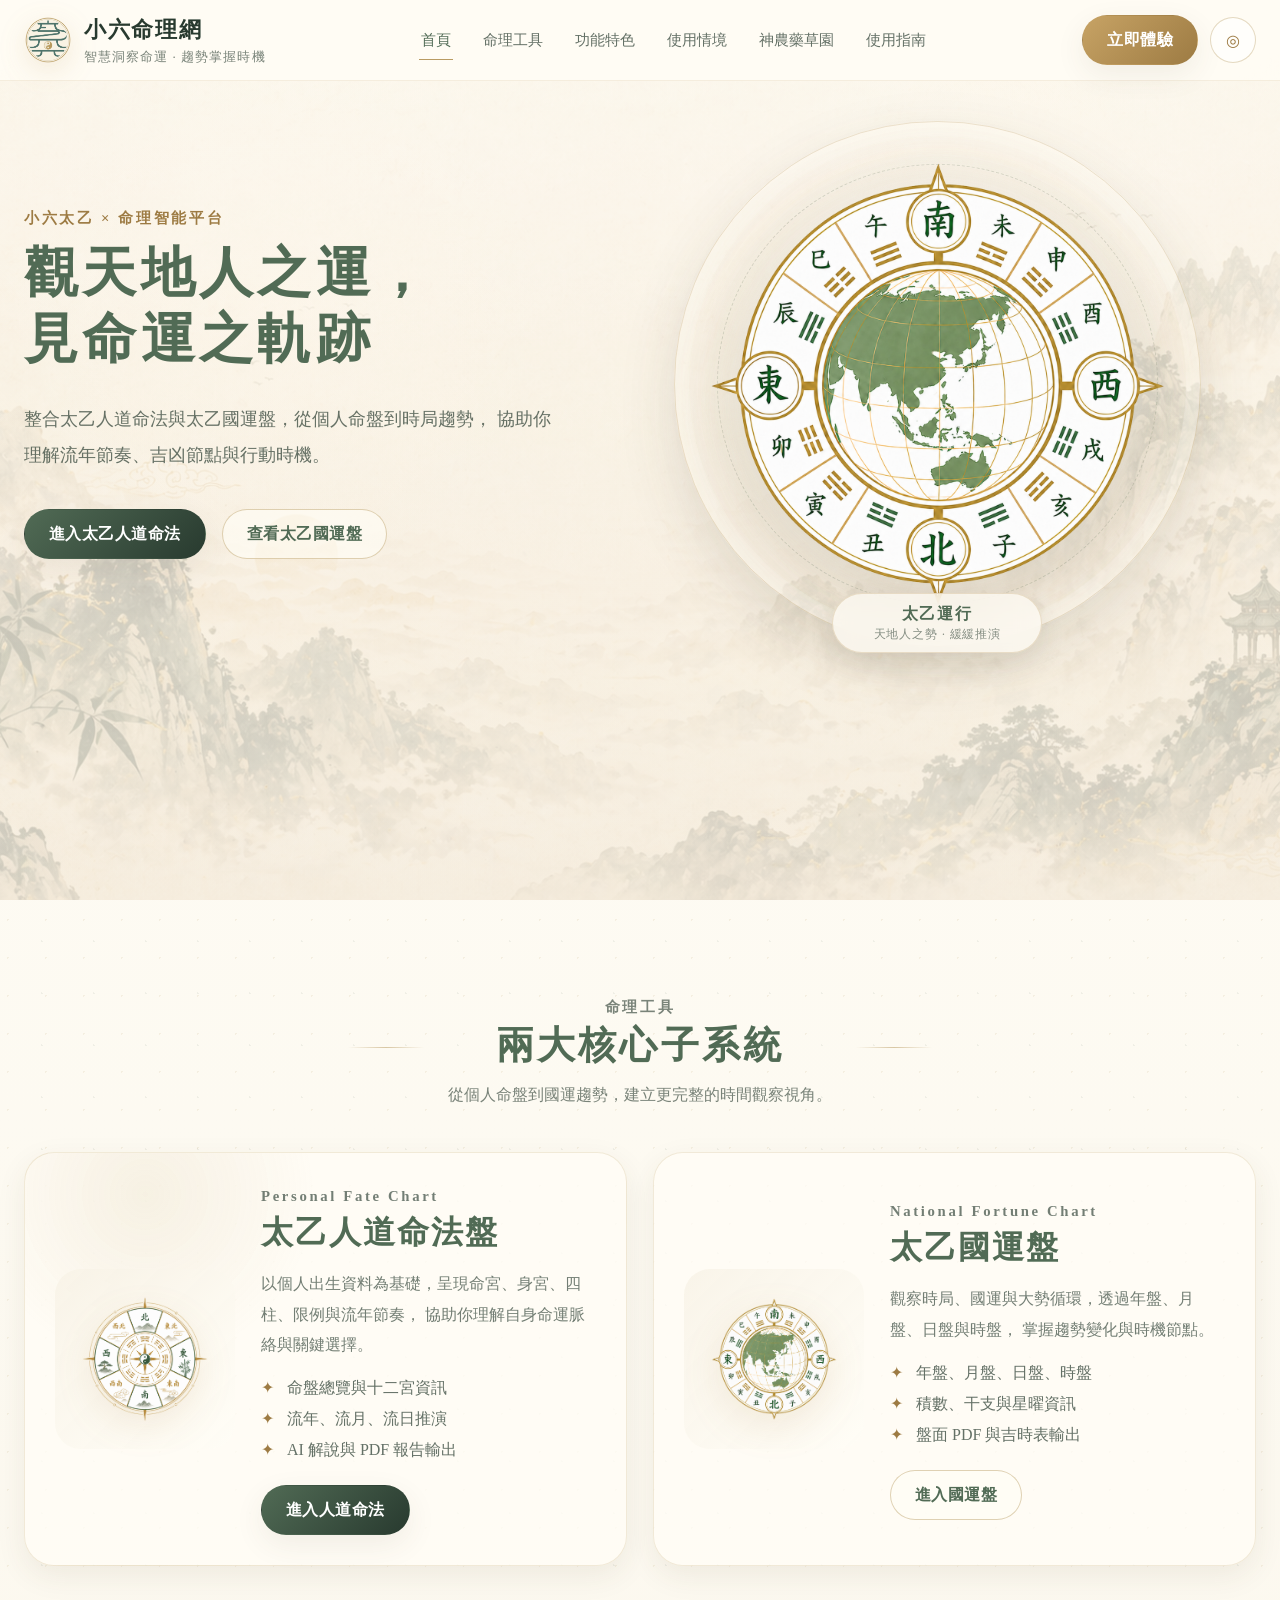
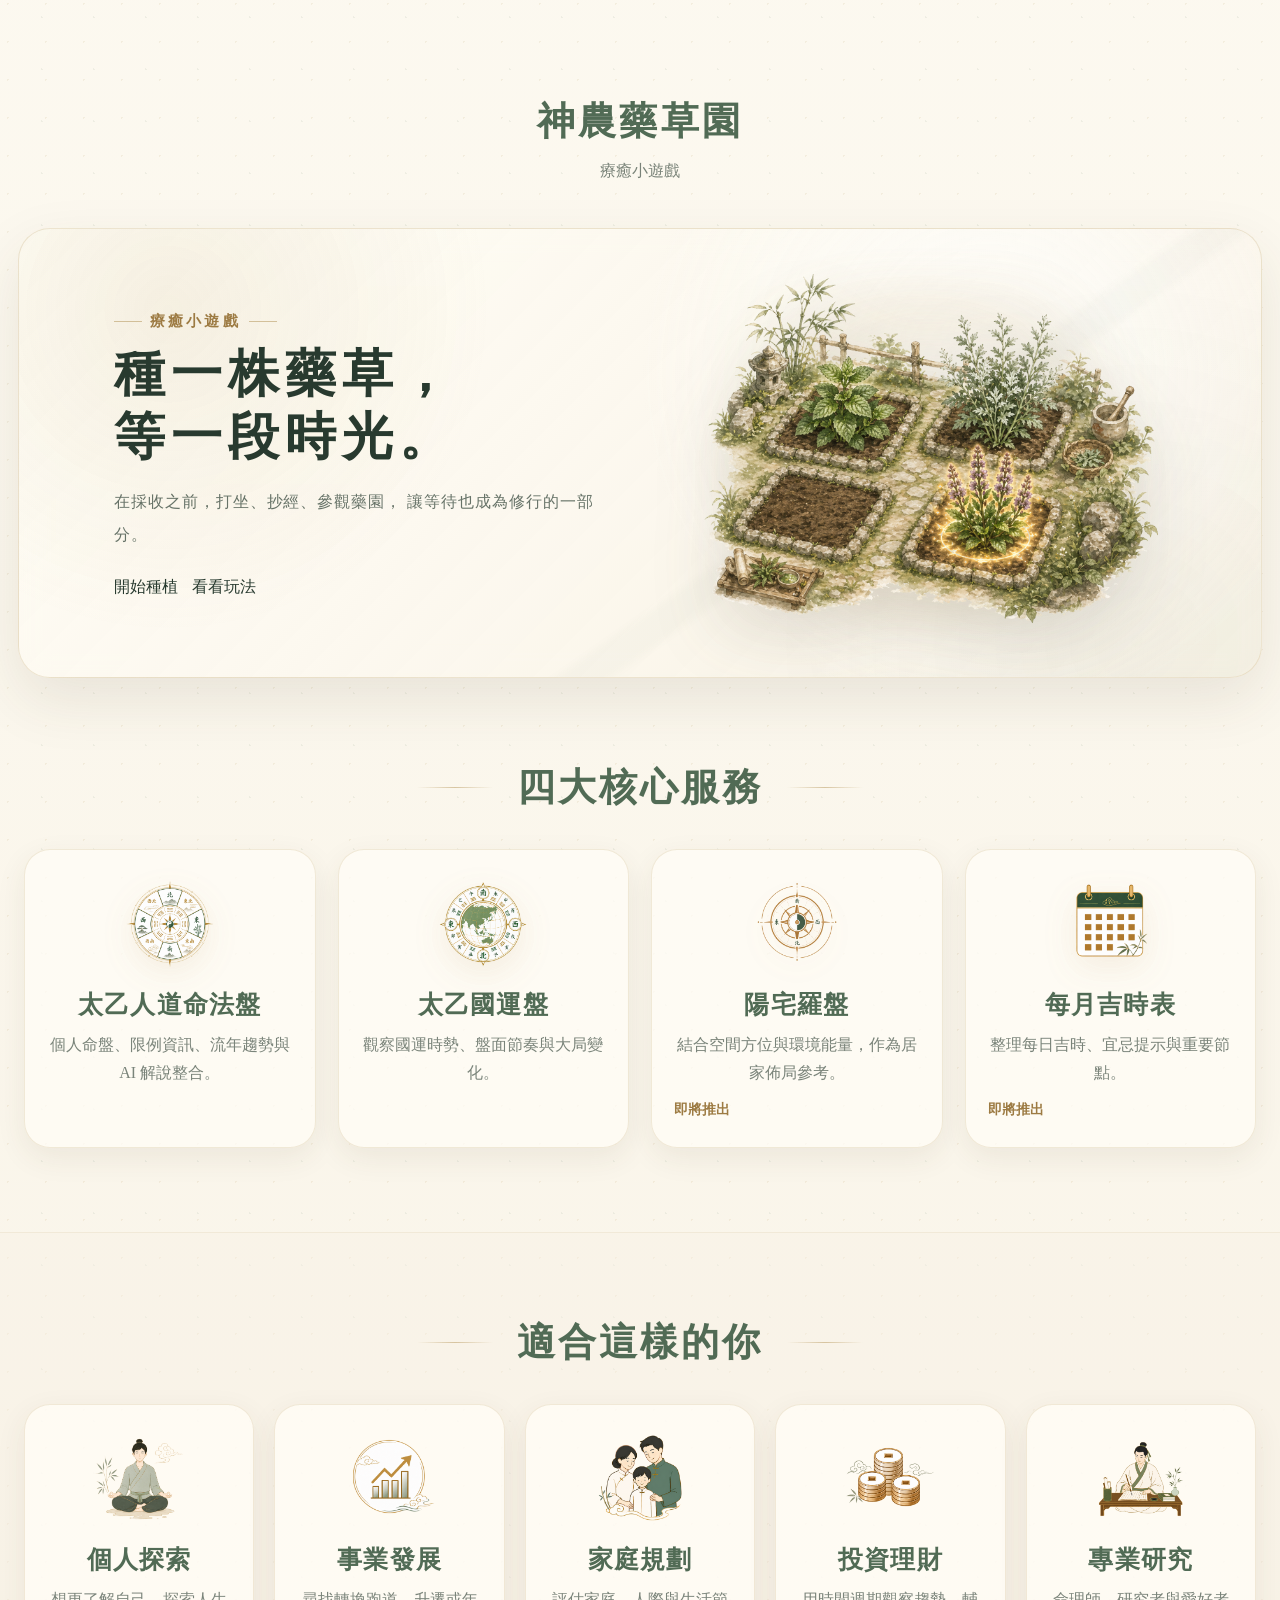
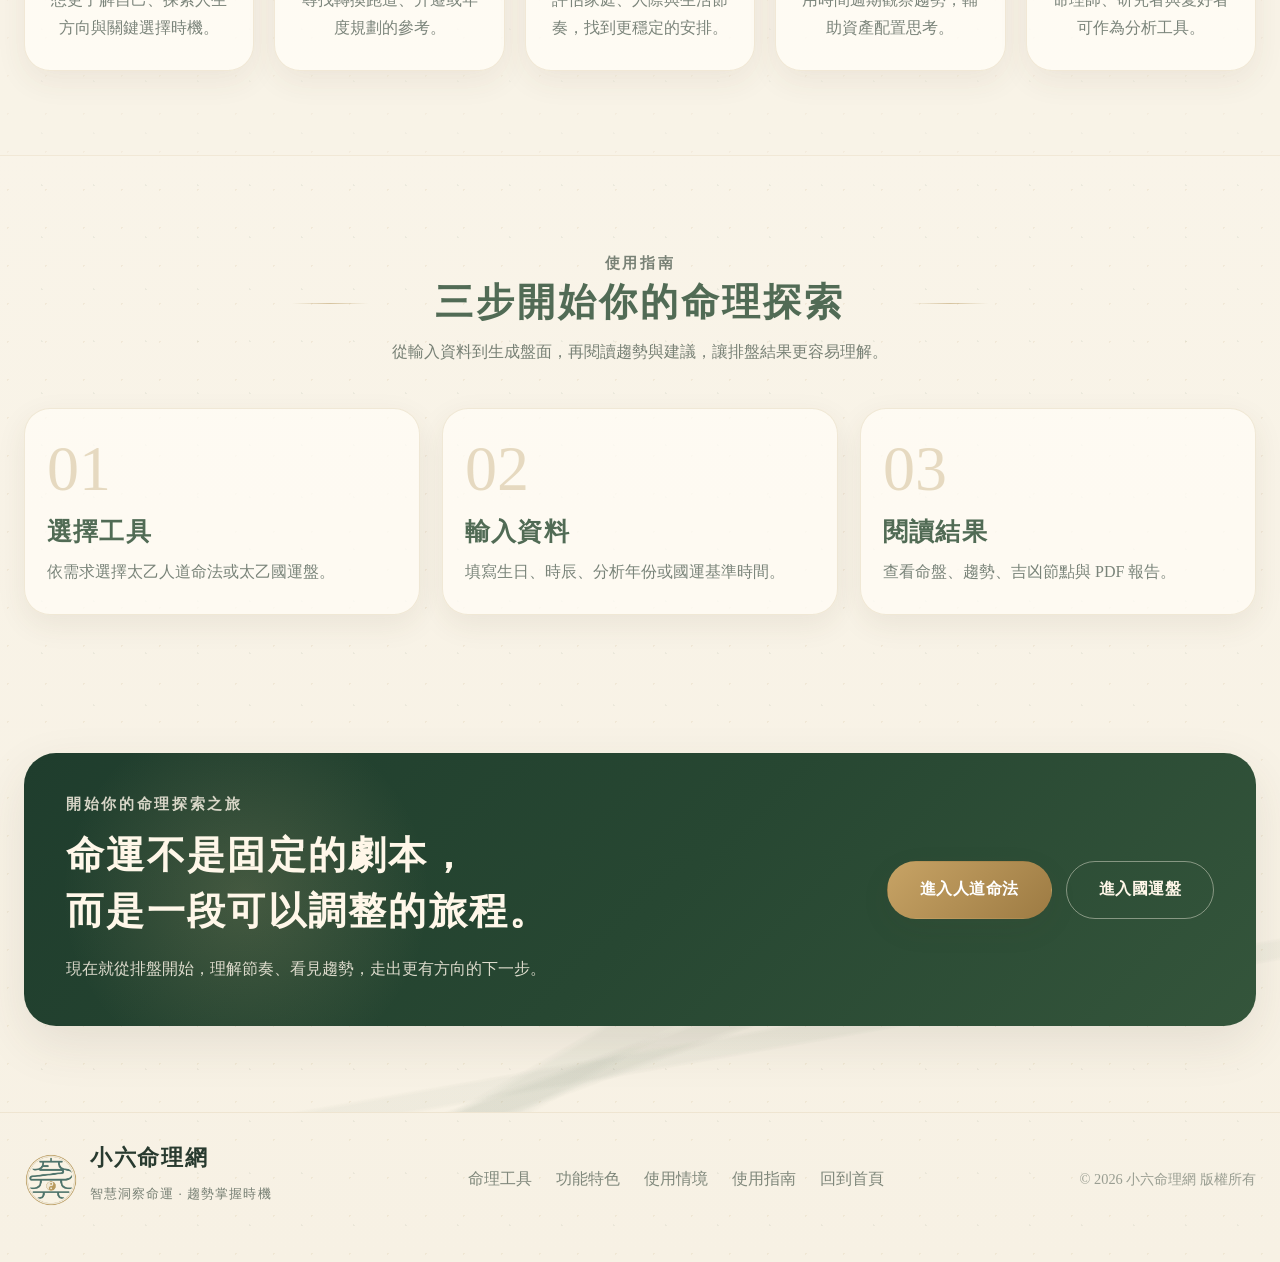
==== index.html @ 14d38e7b "新增「小六命理網」" ====
<!DOCTYPE html>
<html lang="zh-Hant">
<head>
  <meta charset="UTF-8" />
  <meta name="viewport" content="width=device-width, initial-scale=1.0" />

  <title>小六命理網｜觀天地人之運，見命運之軌跡</title>
  <meta name="description" content="小六命理網整合太乙人道命法與太乙國運盤，協助你理解個人命運、流年節奏、國運趨勢與行動時機。" />

  <link rel="stylesheet" href="home_style.css" />
</head>

<body class="paper-grain">
  <header class="site-header">
    <div class="container header-inner">
      <a href="index.html" class="brand" aria-label="小六命理網首頁">
        <img class="brand-logo" src="assets/icons/01_brand_emblem_logo.png" alt="小六命理網 Logo" />
        <span class="brand-text">
          <strong>小六命理網</strong>
          <small>智慧洞察命運 · 趨勢掌握時機</small>
        </span>
      </a>

      <nav class="main-nav" aria-label="主選單">
        <a class="active" href="#top">首頁</a>
        <a href="#systems">命理工具</a>
        <a href="#features">功能特色</a>
        <a href="#audience">使用情境</a>
        <a href="shennong_herb_garden.html">神農藥草園</a>
        <a href="#guide">使用指南</a>
      </nav>

      <div class="header-actions">
        <a class="btn btn-gold" href="#systems">立即體驗</a>
        <a class="avatar-btn" href="#top" aria-label="會員中心">◎</a>
      </div>
    </div>
  </header>

  <main>
    <section id="top" class="hero-section">
      <div class="ink-mountain hero-mountain" aria-hidden="true"></div>

      <div class="container hero-grid">
        <div class="hero-copy">

          <p class="eyebrow">小六太乙 × 命理智能平台</p>
          <h1>觀天地人之運，<br />見命運之軌跡</h1>
          <p class="hero-desc">
            整合太乙人道命法與太乙國運盤，從個人命盤到時局趨勢，
            協助你理解流年節奏、吉凶節點與行動時機。
          </p>

          <div class="hero-actions">
            <a class="btn btn-green" href="index.html">進入太乙人道命法</a>
            <a class="btn btn-outline" href="taiyi-national/tn_index.html">查看太乙國運盤</a>
          </div>
        </div>

        <div class="hero-plate-showcase" aria-label="太乙盤動態展示">
          <div class="hero-plate-orbit" aria-hidden="true"></div>
          <div class="hero-plate-glow" aria-hidden="true"></div>
          <!-- 日後只要替換 assets/hero-taiyi-plate.png 這張圖，就能換成新的精美圓盤 -->
          <img
            id="heroTaiyiPlate"
            class="hero-rotating-plate"
            src="assets/hero-taiyi-plate.png"
            alt="太乙盤動態展示"
          />
          <div class="hero-plate-caption">
            <span>太乙運行</span>
            <small>天地人之勢 · 緩緩推演</small>
          </div>
        </div>
      </div>
    </section>

    <section id="systems" class="section systems-section">
      <div class="container">
        <div class="section-heading">
          <span class="line"></span>
          <div>
            <p class="section-eyebrow">命理工具</p>
            <h2>兩大核心子系統</h2>
            <p>從個人命盤到國運趨勢，建立更完整的時間觀察視角。</p>
          </div>
          <span class="line"></span>
        </div>

        <div class="system-grid">
          <article class="system-card primary-card">
            <div class="system-visual">
              <img src="assets/icons/02_taiyi_human_fate_chart.png" alt="太乙人道命法盤圖示" />
            </div>
            <div class="system-content">
              <p class="eyebrow">Personal Fate Chart</p>
              <h3>太乙人道命法盤</h3>
              <p>
                以個人出生資料為基礎，呈現命宮、身宮、四柱、限例與流年節奏，
                協助你理解自身命運脈絡與關鍵選擇。
              </p>
              <ul>
                <li>命盤總覽與十二宮資訊</li>
                <li>流年、流月、流日推演</li>
                <li>AI 解說與 PDF 報告輸出</li>
              </ul>
              <a class="btn btn-green" href="index.html">進入人道命法</a>
            </div>
          </article>

          <article class="system-card">
            <div class="system-visual">
              <img src="assets/icons/03_taiyi_national_fortune_chart.png" alt="太乙國運盤圖示" />
            </div>
            <div class="system-content">
              <p class="eyebrow">National Fortune Chart</p>
              <h3>太乙國運盤</h3>
              <p>
                觀察時局、國運與大勢循環，透過年盤、月盤、日盤與時盤，
                掌握趨勢變化與時機節點。
              </p>
              <ul>
                <li>年盤、月盤、日盤、時盤</li>
                <li>積數、干支與星曜資訊</li>
                <li>盤面 PDF 與吉時表輸出</li>
              </ul>
              <a class="btn btn-outline" href="taiyi-national/tn_index.html">進入國運盤</a>
            </div>
          </article>
        </div>
      </div>
    </section>

    <section class="healing-game-section" id="shennong-game">
      <div class="section-heading">
        <span></span>
        <div>
          <h2>神農藥草園</h2>
          <p>療癒小遊戲</p>
        </div>
        <span></span>
      </div>

      <div class="healing-game-card">
        <div class="healing-game-copy">
          <span class="game-eyebrow">療癒小遊戲</span>
          <h3>種一株藥草，<br>等一段時光。</h3>
          <p>
            在採收之前，打坐、抄經、參觀藥園，
            讓等待也成為修行的一部分。
          </p>
          <div class="healing-game-actions">
            <a class="btn-primary" href="shennong_herb_garden.html">開始種植</a>
            <a class="btn-secondary" href="shennong_herb_garden.html">看看玩法</a>
          </div>
        </div>

        <div class="healing-game-preview shennong-main-visual-preview" aria-label="神農藥草園主視覺">
          <div class="preview-glow" aria-hidden="true"></div>
          <img
            class="preview-main-illustration"
            src="assets/shennong/shennong-herb-garden-main-illustration.png"
            alt="神農藥草園主視覺插圖"
          />
        </div>
      </div>
    </section>


    <section id="features" class="section feature-section">
      <div class="container">
        <div class="section-heading compact">
          <span class="line"></span>
          <h2>四大核心服務</h2>
          <span class="line"></span>
        </div>

        <div class="feature-grid">
          <a class="feature-card" href="index.html">
            <img src="assets/icons/02_taiyi_human_fate_chart.png" alt="太乙人道命法盤圖示" />
            <h3>太乙人道命法盤</h3>
            <p>個人命盤、限例資訊、流年趨勢與 AI 解說整合。</p>
          </a>

          <a class="feature-card" href="taiyi-national/tn_index.html">
            <img src="assets/icons/03_taiyi_national_fortune_chart.png" alt="太乙國運盤圖示" />
            <h3>太乙國運盤</h3>
            <p>觀察國運時勢、盤面節奏與大局變化。</p>
          </a>

          <a class="feature-card disabled" href="#features">
            <img src="assets/icons/04_yangzhai_luopan_compass.png" alt="陽宅羅盤圖示" />
            <h3>陽宅羅盤</h3>
            <p>結合空間方位與環境能量，作為居家佈局參考。</p>
            <em>即將推出</em>
          </a>

          <a class="feature-card disabled" href="#features">
            <img src="assets/icons/05_monthly_auspicious_time_calendar.png" alt="每月吉時表圖示" />
            <h3>每月吉時表</h3>
            <p>整理每日吉時、宜忌提示與重要節點。</p>
            <em>即將推出</em>
          </a>
        </div>
      </div>
    </section>

    <section id="audience" class="section audience-section">
      <div class="container">
        <div class="section-heading compact">
          <span class="line"></span>
          <h2>適合這樣的你</h2>
          <span class="line"></span>
        </div>

        <div class="audience-grid">
          <article class="audience-card">
            <img src="assets/icons/06_personal_exploration_meditation.png" alt="個人探索圖示" />
            <h3>個人探索</h3>
            <p>想更了解自己、探索人生方向與關鍵選擇時機。</p>
          </article>

          <article class="audience-card">
            <img src="assets/icons/07_career_growth_chart.png" alt="事業發展圖示" />
            <h3>事業發展</h3>
            <p>尋找轉換跑道、升遷或年度規劃的參考。</p>
          </article>

          <article class="audience-card">
            <img src="assets/icons/08_family_planning.png" alt="家庭規劃圖示" />
            <h3>家庭規劃</h3>
            <p>評估家庭、人際與生活節奏，找到更穩定的安排。</p>
          </article>

          <article class="audience-card">
            <img src="assets/icons/09_investment_finance_coins.png" alt="投資理財圖示" />
            <h3>投資理財</h3>
            <p>用時間週期觀察趨勢，輔助資產配置思考。</p>
          </article>

          <article class="audience-card">
            <img src="assets/icons/10_professional_research_scholar.png" alt="專業研究圖示" />
            <h3>專業研究</h3>
            <p>命理師、研究者與愛好者可作為分析工具。</p>
          </article>
        </div>
      </div>
    </section>

    <section id="guide" class="section guide-section">
      <div class="container">
        <div class="section-heading">
          <span class="line"></span>
          <div>
            <p class="section-eyebrow">使用指南</p>
            <h2>三步開始你的命理探索</h2>
            <p>從輸入資料到生成盤面，再閱讀趨勢與建議，讓排盤結果更容易理解。</p>
          </div>
          <span class="line"></span>
        </div>

        <div class="step-grid">
          <article class="step-card">
            <span>01</span>
            <h3>選擇工具</h3>
            <p>依需求選擇太乙人道命法或太乙國運盤。</p>
          </article>

          <article class="step-card">
            <span>02</span>
            <h3>輸入資料</h3>
            <p>填寫生日、時辰、分析年份或國運基準時間。</p>
          </article>

          <article class="step-card">
            <span>03</span>
            <h3>閱讀結果</h3>
            <p>查看命盤、趨勢、吉凶節點與 PDF 報告。</p>
          </article>
        </div>
      </div>
    </section>

    <section class="cta-section">
      <div class="container">
        <div class="cta-banner">
          <div>
            <p class="eyebrow light">開始你的命理探索之旅</p>
            <h2>命運不是固定的劇本，<br />而是一段可以調整的旅程。</h2>
            <p>現在就從排盤開始，理解節奏、看見趨勢，走出更有方向的下一步。</p>
          </div>
          <div class="cta-actions">
            <a class="btn btn-gold large" href="index.html">進入人道命法</a>
            <a class="btn btn-ghost large" href="taiyi-national/tn_index.html">進入國運盤</a>
          </div>
        </div>
      </div>
    </section>
  </main>

  <footer class="site-footer">
    <div class="container footer-inner">
      <div class="footer-brand">
        <img class="footer-logo" src="assets/icons/01_brand_emblem_logo.png" alt="小六命理網 Logo" />
        <div>
          <strong>小六命理網</strong>
          <p>智慧洞察命運 · 趨勢掌握時機</p>
        </div>
      </div>

      <div class="footer-links">
        <a href="#systems">命理工具</a>
        <a href="#features">功能特色</a>
        <a href="#audience">使用情境</a>
        <a href="#guide">使用指南</a>
        <a href="#top">回到首頁</a>
      </div>

      <p class="copyright">© 2026 小六命理網 版權所有</p>
    </div>
  </footer>
</body>
</html>
---- home_style.css ----
@font-face {
  font-family: 'BiauKaiWeb';
  src: url('fonts/biaukai.ttf') format('truetype');
  font-display: swap;
}

:root {
  --bg: #f7f1e4;
  --paper: #fffdf6;
  --rice: #f7f1e4;
  --ink: #283a2f;
  --ink-soft: #627064;
  --moss: #516b55;
  --moss-dark: #283a2f;
  --sage: #7f927a;
  --gold: #b99b62;
  --gold-deep: #9d7b43;
  --sand: #e9ddc7;
  --tea: #d7c29b;
  --shadow-soft: 0 18px 50px rgba(73, 62, 40, 0.10);
  --shadow-card: 0 10px 30px rgba(73, 62, 40, 0.08);
  --container: 1280px;
}

* {
  box-sizing: border-box;
}

html {
  scroll-behavior: smooth;
}

body {
  margin: 0;
  color: var(--ink);
  font-family: "Noto Serif TC", "PingFang TC", "Microsoft JhengHei", serif;
  background:
    radial-gradient(circle at 20% 20%, rgba(185,155,98,.12) 0 1px, transparent 1px),
    radial-gradient(circle at 80% 10%, rgba(81,107,85,.08) 0 1px, transparent 1px),
    linear-gradient(180deg, #fffdf6 0%, #f7f1e4 100%);
  background-size: 38px 38px, 52px 52px, auto;
  overflow-x: hidden;
}

.paper-grain::before {
  content: '';
  position: fixed;
  inset: 0;
  pointer-events: none;
  opacity: .28;
  background-image:
    radial-gradient(circle at 15% 10%, rgba(185,155,98,.16) 0 1px, transparent 1.4px),
    radial-gradient(circle at 70% 30%, rgba(81,107,85,.10) 0 1px, transparent 1.2px),
    radial-gradient(circle at 40% 80%, rgba(185,155,98,.10) 0 1px, transparent 1.5px);
  background-size: 34px 34px, 48px 48px, 56px 56px;
  z-index: 0;
}

a {
  color: inherit;
  text-decoration: none;
}

img {
  display: block;
  max-width: 100%;
}

.container {
  width: min(calc(100% - 48px), var(--container));
  margin: 0 auto;
}

.section {
  position: relative;
  padding: 84px 0;
}

.site-header {
  position: fixed;
  inset: 0 0 auto 0;
  z-index: 50;
  background: rgba(255, 253, 246, .82);
  backdrop-filter: blur(18px);
  border-bottom: 1px solid rgba(185, 155, 98, .15);
}

.header-inner {
  height: 80px;
  display: flex;
  align-items: center;
  justify-content: space-between;
  gap: 22px;
}

.brand,
.footer-brand {
  display: flex;
  align-items: center;
  gap: 12px;
}

.brand-logo {
  width: 48px;
  height: 48px;
  object-fit: contain;
  filter: drop-shadow(0 8px 14px rgba(167, 119, 53, .14));
}

.footer-logo {
  width: 54px;
  height: 54px;
  object-fit: contain;
}

.brand-text {
  display: grid;
  gap: 4px;
}

.brand-text strong,
.footer-brand strong {
  font-family: 'BiauKaiWeb', "Noto Serif TC", serif;
  font-size: 1.35rem;
  letter-spacing: .08em;
  color: var(--ink);
}

.brand-text small,
.footer-brand p {
  font-size: .82rem;
  color: rgba(40, 58, 47, .62);
  letter-spacing: .08em;
}

.main-nav {
  display: flex;
  align-items: center;
  gap: 32px;
  color: rgba(40, 58, 47, .72);
  font-size: .95rem;
}

.main-nav a {
  position: relative;
  padding: 9px 0;
  transition: color .22s ease;
}

.main-nav a:hover,
.main-nav a.active {
  color: var(--moss);
}

.main-nav a::after {
  content: '';
  position: absolute;
  left: 50%;
  bottom: 0;
  width: 34px;
  height: 1px;
  background: var(--gold);
  transform: translateX(-50%) scaleX(0);
  transition: transform .22s ease;
}

.main-nav a:hover::after,
.main-nav a.active::after {
  transform: translateX(-50%) scaleX(1);
}

.header-actions {
  display: flex;
  align-items: center;
  gap: 12px;
}

.avatar-btn {
  width: 46px;
  height: 46px;
  display: grid;
  place-items: center;
  border-radius: 50%;
  color: var(--gold-deep);
  border: 1px solid rgba(185, 155, 98, .38);
  background: rgba(255,255,255,.55);
}

.btn {
  display: inline-flex;
  align-items: center;
  justify-content: center;
  min-height: 50px;
  padding: 0 24px;
  border-radius: 999px;
  font-weight: 700;
  letter-spacing: .03em;
  border: 1px solid transparent;
  transition: transform .22s ease, box-shadow .22s ease, background .22s ease, color .22s ease;
}

.btn:hover {
  transform: translateY(-2px);
  box-shadow: 0 16px 28px rgba(73, 62, 40, .14);
}

.btn-green {
  color: #fff;
  background: linear-gradient(135deg, var(--moss), var(--moss-dark));
  box-shadow: var(--shadow-card);
}

.btn-gold {
  color: #fff;
  background: linear-gradient(135deg, #c7a365, var(--gold-deep));
  box-shadow: var(--shadow-card);
}

.btn-outline {
  color: var(--moss);
  background: rgba(255, 253, 246, .64);
  border-color: rgba(185,155,98,.45);
}

.btn-ghost {
  color: #fff7e9;
  background: transparent;
  border-color: rgba(255, 247, 233, .42);
}

.btn.large {
  min-height: 58px;
  padding: 0 32px;
}

.hero-section {
  position: relative;
  min-height: 100vh;
  padding: 128px 0 76px;
  overflow: hidden;
}

.hero-grid {
  position: relative;
  z-index: 2;
  display: grid;
  grid-template-columns: .95fr 1.05fr;
  align-items: center;
  gap: 56px;
}

.ink-mountain {
  background:
    radial-gradient(circle at 70% 34%, rgba(185,155,98,.22) 0 42px, transparent 43px),
    linear-gradient(160deg, transparent 0 58%, rgba(81,107,85,.13) 59% 61%, transparent 62%),
    linear-gradient(150deg, transparent 0 52%, rgba(81,107,85,.10) 53% 56%, transparent 57%),
    linear-gradient(170deg, transparent 0 64%, rgba(81,107,85,.08) 65% 68%, transparent 69%);
}

.hero-mountain {
  position: absolute;
  inset: 80px 0 auto 0;
  height: 520px;
  opacity: .72;
}

.brush-circle {
  background: conic-gradient(from 40deg, rgba(185,155,98,0), rgba(185,155,98,.18), rgba(81,107,85,.10), rgba(185,155,98,0), rgba(185,155,98,.14), rgba(185,155,98,0));
  mask: radial-gradient(circle, transparent 54%, black 56%, black 62%, transparent 64%);
  -webkit-mask: radial-gradient(circle, transparent 54%, black 56%, black 62%, transparent 64%);
}

.hero-brush {
  position: absolute;
  right: 5vw;
  top: 120px;
  width: 120px;
  height: 120px;
  opacity: .65;
}

.bamboo-decoration {
  position: absolute;
  left: 0;
  top: 150px;
  width: 130px;
  height: 290px;
  opacity: .42;
}

.bamboo-decoration svg {
  width: 100%;
  height: 100%;
}

.bamboo-decoration path,
.bamboo-decoration line {
  fill: none;
  stroke: var(--moss);
  stroke-width: 3;
  stroke-linecap: round;
  stroke-opacity: .48;
}

.hero-kicker {
  display: flex;
  align-items: center;
  gap: 16px;
  color: var(--gold);
  margin-bottom: 18px;
}

.hero-kicker > span {
  width: 52px;
  height: 1px;
  background: rgba(185, 155, 98, .5);
}

.cloud-line {
  width: 78px;
  height: 30px;
  border: 1.5px solid rgba(185,155,98,.42);
  border-left: 0;
  border-right: 0;
  border-radius: 999px;
  position: relative;
}

.cloud-line::before,
.cloud-line::after {
  content: '';
  position: absolute;
  border: 1.5px solid rgba(185,155,98,.42);
  border-radius: 999px;
  top: 8px;
  width: 28px;
  height: 14px;
}

.cloud-line::before {
  left: 12px;
  border-right: 0;
}

.cloud-line::after {
  right: 12px;
  border-left: 0;
}

.eyebrow,
.section-eyebrow {
  margin: 0 0 14px;
  color: var(--gold-deep);
  font-weight: 700;
  letter-spacing: .18em;
  font-size: .92rem;
}

.eyebrow.light {
  color: rgba(255,247,233,.82);
}

.hero-copy h1 {
  margin: 0;
  font-family: 'BiauKaiWeb', "Noto Serif TC", serif;
  font-size: clamp(2.72rem, 4.25vw, 4.45rem);
  line-height: 1.22;
  letter-spacing: .08em;
  color: var(--moss);
}

.hero-desc {
  margin: 28px 0 0;
  max-width: 640px;
  color: rgba(40, 58, 47, .70);
  font-size: 1.13rem;
  line-height: 2;
}

.hero-actions {
  display: flex;
  flex-wrap: wrap;
  gap: 16px;
  margin-top: 36px;
}

.device-frame {
  position: relative;
  border-radius: 34px 34px 18px 18px;
  background: linear-gradient(180deg, #20231f, #10120f);
  padding: 14px;
  box-shadow: var(--shadow-soft);
}

.device-notch {
  width: 112px;
  height: 18px;
  margin: -2px auto 10px;
  border-radius: 0 0 18px 18px;
  background: #090a08;
}

.device-base {
  width: 82%;
  height: 22px;
  margin: 0 auto;
  border-radius: 0 0 90% 90%;
  background: linear-gradient(180deg, #5a5b57, #2b2d2b);
  box-shadow: var(--shadow-soft);
}

.dashboard {
  position: relative;
  overflow: hidden;
  border-radius: 26px;
  padding: 22px;
  background: rgba(255, 250, 240, .94);
  border: 1px solid rgba(233, 221, 199, .8);
}

.dashboard::before {
  content: '';
  position: absolute;
  inset: 0;
  opacity: .48;
  pointer-events: none;
  background:
    radial-gradient(circle at 20% 10%, rgba(185,155,98,.18), transparent 28%),
    radial-gradient(circle at 90% 80%, rgba(81,107,85,.12), transparent 30%);
}

.dashboard > * {
  position: relative;
  z-index: 1;
}

.dashboard-header {
  display: flex;
  align-items: center;
  justify-content: space-between;
  padding-bottom: 16px;
  margin-bottom: 18px;
  border-bottom: 1px solid rgba(185, 155, 98, .22);
}

.dashboard-header img {
  width: 44px;
  height: 44px;
  object-fit: contain;
}

.dashboard-title {
  margin: 0;
  font-family: 'BiauKaiWeb', "Noto Serif TC", serif;
  color: var(--ink);
  font-weight: 700;
  letter-spacing: .08em;
}

.dashboard-subtitle {
  margin: 5px 0 0;
  color: rgba(40, 58, 47, .48);
  font-size: .78rem;
}

.dashboard-grid {
  display: grid;
  grid-template-columns: .8fr 1.1fr .7fr;
  align-items: center;
  gap: 16px;
}

.dashboard-panel {
  border-radius: 20px;
  border: 1px solid rgba(233, 221, 199, .95);
  background: rgba(255, 253, 246, .82);
  padding: 16px;
  box-shadow: var(--shadow-card);
}

.panel-label {
  display: block;
  margin-bottom: 12px;
  color: rgba(40, 58, 47, .48);
  font-size: .75rem;
}

.tool-pill {
  display: flex;
  align-items: center;
  gap: 10px;
  min-height: 72px;
  padding: 10px;
  border-radius: 16px;
  background: rgba(247, 241, 228, .78);
  border: 1px solid rgba(233, 221, 199, .9);
  margin-bottom: 10px;
  transition: transform .2s ease, box-shadow .2s ease;
}

.tool-pill:hover {
  transform: translateY(-2px);
  box-shadow: var(--shadow-card);
}

.tool-pill img {
  width: 42px;
  height: 42px;
  object-fit: contain;
}

.tool-pill span {
  display: grid;
  gap: 4px;
}

.tool-pill strong {
  font-size: .88rem;
  color: var(--moss);
}

.tool-pill small {
  font-size: .72rem;
  color: rgba(40,58,47,.55);
}

.mini-info {
  display: grid;
  grid-template-columns: repeat(2, 1fr);
  gap: 8px;
  margin-top: 10px;
}

.mini-info div {
  padding: 10px;
  border-radius: 14px;
  background: rgba(247, 241, 228, .66);
}

.mini-info small,
.score-row span {
  display: block;
  color: rgba(40,58,47,.45);
  font-size: .72rem;
}

.mini-info b,
.score-row b {
  color: var(--moss);
  font-size: .9rem;
}

.chart-preview {
  display: grid;
  place-items: center;
}

.chart-wheel {
  position: relative;
  width: min(100%, 330px);
  aspect-ratio: 1;
  border-radius: 50%;
  background: #fffdf6;
  border: 1px solid rgba(185,155,98,.4);
  box-shadow: inset 0 0 0 18px rgba(247,241,228,.92), inset 0 0 0 58px rgba(233,221,199,.58);
}

.chart-wheel::before,
.chart-wheel::after {
  content: '';
  position: absolute;
  inset: 0;
  border-radius: 50%;
}

.chart-wheel::before {
  background:
    conic-gradient(from 0deg,
      rgba(120, 150, 116, 0.82) 0 30deg,
      rgba(255,255,255,0) 30deg 60deg,
      rgba(218, 173, 90, 0.82) 60deg 90deg,
      rgba(255,255,255,0) 90deg 120deg,
      rgba(224, 111, 74, 0.76) 120deg 150deg,
      rgba(255,255,255,0) 150deg 180deg,
      rgba(145, 170, 126, 0.78) 180deg 210deg,
      rgba(255,255,255,0) 210deg 240deg,
      rgba(227, 184, 107, 0.8) 240deg 270deg,
      rgba(255,255,255,0) 270deg 300deg,
      rgba(210, 112, 97, 0.72) 300deg 330deg,
      rgba(255,255,255,0) 330deg 360deg);
  mask: radial-gradient(circle at center, transparent 0 44%, #000 44% 58%, transparent 58%);
  opacity: .92;
}

.chart-wheel::after {
  inset: 7%;
  background: repeating-conic-gradient(rgba(110,112,103,.22) 0 1deg, transparent 1deg 15deg);
  mask: radial-gradient(circle at center, transparent 0 54%, #000 54% 74%, transparent 74%);
  opacity: .45;
}

.ring {
  position: absolute;
  border: 1px dashed rgba(166, 144, 104, .48);
  border-radius: 50%;
}

.ring-1 {
  inset: 12%;
}

.ring-2 {
  inset: 24%;
}

.ring-3 {
  inset: 36%;
}

.chart-center {
  position: absolute;
  inset: 39%;
  border-radius: 50%;
  display: grid;
  place-items: center;
  text-align: center;
  background: rgba(255, 253, 246, .92);
  border: 1px solid rgba(185,155,98,.32);
  color: var(--moss);
}

.chart-center strong {
  font-family: 'BiauKaiWeb', "Noto Serif TC", serif;
  font-size: 1.25rem;
}

.chart-center small {
  font-size: .72rem;
  color: rgba(40,58,47,.55);
}

.label {
  position: absolute;
  font-style: normal;
  font-family: 'BiauKaiWeb', "Noto Serif TC", serif;
  color: rgba(40,58,47,.62);
  font-size: 1.2rem;
}

.north {
  top: 16px;
  left: 50%;
  transform: translateX(-50%);
}

.east {
  right: 18px;
  top: 50%;
  transform: translateY(-50%);
}

.south {
  bottom: 16px;
  left: 50%;
  transform: translateX(-50%);
}

.west {
  left: 18px;
  top: 50%;
  transform: translateY(-50%);
}

.score-row {
  display: flex;
  justify-content: space-between;
  gap: 12px;
  padding: 9px 0;
  border-bottom: 1px solid rgba(233, 221, 199, .72);
}

.score-row:last-of-type {
  border-bottom: 0;
}

.mini-btn {
  display: inline-flex;
  width: 100%;
  justify-content: center;
  align-items: center;
  min-height: 38px;
  margin-top: 12px;
  border-radius: 999px;
  color: #fff;
  background: linear-gradient(135deg, var(--moss), var(--moss-dark));
  font-weight: 700;
  font-size: .82rem;
}

.dashboard-tabs {
  display: grid;
  grid-template-columns: repeat(4, 1fr);
  gap: 10px;
  margin-top: 18px;
}

.dashboard-tabs span {
  display: grid;
  place-items: center;
  min-height: 42px;
  border-radius: 14px;
  color: rgba(40,58,47,.58);
  background: rgba(247, 241, 228, .76);
  border: 1px solid rgba(233, 221, 199, .9);
  font-size: .78rem;
}

.section-heading {
  display: flex;
  justify-content: center;
  align-items: center;
  gap: 24px;
  text-align: center;
  margin-bottom: 42px;
}

.section-heading.compact {
  margin-bottom: 36px;
}

.section-heading .line {
  width: 76px;
  height: 1px;
  background: linear-gradient(90deg, transparent, rgba(185,155,98,.55), transparent);
}

.section-heading h2 {
  margin: 0;
  font-family: 'BiauKaiWeb', "Noto Serif TC", serif;
  color: var(--moss);
  font-size: clamp(2rem, 3vw, 3.1rem);
  letter-spacing: .08em;
}

.section-heading p {
  margin: 10px 0 0;
  color: rgba(40,58,47,.62);
  line-height: 1.8;
}

.system-grid {
  display: grid;
  grid-template-columns: repeat(2, minmax(0, 1fr));
  gap: 26px;
}

.system-card {
  display: grid;
  grid-template-columns: 180px 1fr;
  gap: 26px;
  align-items: center;
  padding: 30px;
  border-radius: 30px;
  background: rgba(255, 253, 246, .76);
  border: 1px solid rgba(185,155,98,.20);
  box-shadow: var(--shadow-card);
}

.system-card.primary-card {
  background:
    radial-gradient(circle at 20% 10%, rgba(185,155,98,.12), transparent 28%),
    rgba(255, 253, 246, .82);
}

.system-visual {
  display: grid;
  place-items: center;
  min-height: 180px;
  border-radius: 26px;
  background: linear-gradient(135deg, rgba(247,241,228,.72), rgba(255,253,246,.92));
}

.system-visual img {
  width: 132px;
  height: 132px;
  object-fit: contain;
  filter: drop-shadow(0 12px 18px rgba(167,119,53,.12));
}

.system-content h3 {
  margin: 0 0 14px;
  font-family: 'BiauKaiWeb', "Noto Serif TC", serif;
  color: var(--moss);
  font-size: 2rem;
  letter-spacing: .06em;
}

.system-content p {
  margin: 0;
  color: rgba(40,58,47,.65);
  line-height: 1.9;
}

.system-content ul {
  margin: 18px 0 24px;
  padding: 0;
  list-style: none;
  display: grid;
  gap: 10px;
  color: rgba(40,58,47,.72);
}

.system-content li {
  position: relative;
  padding-left: 26px;
}

.system-content li::before {
  content: '✦';
  position: absolute;
  left: 0;
  color: var(--gold-deep);
}

.feature-grid {
  display: grid;
  grid-template-columns: repeat(4, minmax(0, 1fr));
  gap: 22px;
}

.feature-card,
.audience-card,
.step-card {
  position: relative;
  display: block;
  padding: 28px 22px;
  border-radius: 26px;
  background: rgba(255,253,246,.76);
  border: 1px solid rgba(185,155,98,.2);
  box-shadow: var(--shadow-card);
  transition: transform .24s ease, box-shadow .24s ease, border-color .24s ease;
}

.feature-card:hover,
.audience-card:hover,
.step-card:hover {
  transform: translateY(-4px);
  box-shadow: var(--shadow-soft);
  border-color: rgba(185,155,98,.38);
}

.feature-card img {
  width: 92px;
  height: 92px;
  object-fit: contain;
  margin: 0 auto 18px;
  filter: drop-shadow(0 10px 16px rgba(167,119,53,.11));
}

.feature-card h3,
.audience-card h3,
.step-card h3 {
  margin: 0 0 10px;
  text-align: center;
  font-family: 'BiauKaiWeb', "Noto Serif TC", serif;
  color: var(--moss);
  font-size: 1.55rem;
  letter-spacing: .05em;
}

.feature-card p,
.audience-card p,
.step-card p {
  margin: 0;
  color: rgba(40,58,47,.62);
  line-height: 1.75;
  text-align: center;
}

.feature-card em {
  display: inline-flex;
  margin-top: 14px;
  color: var(--gold-deep);
  font-size: .86rem;
  font-style: normal;
  font-weight: 700;
}

.audience-section {
  background: rgba(247, 241, 228, .42);
  border-block: 1px solid rgba(185,155,98,.12);
}

.audience-grid {
  display: grid;
  grid-template-columns: repeat(5, minmax(0, 1fr));
  gap: 20px;
}

.audience-card {
  text-align: center;
}

.audience-card img {
  width: 92px;
  height: 92px;
  object-fit: contain;
  margin: 0 auto 18px;
}

.step-grid {
  display: grid;
  grid-template-columns: repeat(3, minmax(0, 1fr));
  gap: 22px;
}

.step-card span {
  display: block;
  font-family: 'BiauKaiWeb', "Noto Serif TC", serif;
  color: rgba(185,155,98,.34);
  font-size: 4rem;
  line-height: 1;
  margin-bottom: 14px;
}

.step-card h3 {
  text-align: left;
}

.step-card p {
  text-align: left;
}

.cta-section {
  position: relative;
  padding: 54px 0 86px;
  overflow: hidden;
}

.cta-section::before {
  content: '';
  position: absolute;
  inset: auto 0 0 0;
  height: 260px;
  opacity: .64;
  background:
    radial-gradient(circle at 70% 34%, rgba(185,155,98,.22) 0 42px, transparent 43px),
    linear-gradient(160deg, transparent 0 58%, rgba(81,107,85,.13) 59% 61%, transparent 62%),
    linear-gradient(150deg, transparent 0 52%, rgba(81,107,85,.10) 53% 56%, transparent 57%),
    linear-gradient(170deg, transparent 0 64%, rgba(81,107,85,.08) 65% 68%, transparent 69%);
}

.cta-banner {
  position: relative;
  z-index: 1;
  display: flex;
  align-items: center;
  justify-content: space-between;
  gap: 38px;
  padding: 42px;
  border-radius: 32px;
  color: #fff7e9;
  background:
    radial-gradient(circle at 18% 52%, rgba(222,197,142,.18), transparent 18%),
    linear-gradient(135deg, #1f3d2d, #274732 52%, #34553b 100%);
  box-shadow: var(--shadow-soft);
}

.cta-banner h2 {
  margin: 8px 0 14px;
  font-family: 'BiauKaiWeb', "Noto Serif TC", serif;
  font-size: clamp(2rem, 3vw, 2.8rem);
  line-height: 1.45;
  letter-spacing: .06em;
}

.cta-banner p:last-child {
  margin: 0;
  color: rgba(255,247,233,.84);
  line-height: 1.9;
}

.cta-actions {
  display: flex;
  gap: 14px;
  flex-wrap: wrap;
}

.site-footer {
  position: relative;
  z-index: 1;
  padding: 30px 0 46px;
  border-top: 1px solid rgba(185,155,98,.15);
}

.footer-inner {
  display: grid;
  grid-template-columns: auto 1fr auto;
  gap: 24px;
  align-items: center;
}

.footer-links {
  display: flex;
  justify-content: center;
  gap: 12px 24px;
  flex-wrap: wrap;
  color: rgba(40,58,47,.58);
}

.copyright {
  margin: 0;
  color: rgba(40,58,47,.45);
  font-size: .9rem;
}

@media (max-width: 1180px) {
  .main-nav {
    display: none;
  }

  .hero-grid,
  .system-grid {
    grid-template-columns: 1fr;
  }

  .hero-copy {
    text-align: center;
  }

  .hero-kicker,
  .hero-actions {
    justify-content: center;
  }

  .hero-desc {
    margin-inline: auto;
  }

  .hero-preview {
    max-width: 860px;
    margin: 0 auto;
  }

  .feature-grid {
    grid-template-columns: repeat(2, minmax(0, 1fr));
  }

  .audience-grid {
    grid-template-columns: repeat(3, minmax(0, 1fr));
  }

  .cta-banner,
  .footer-inner {
    grid-template-columns: 1fr;
    flex-direction: column;
    align-items: flex-start;
  }

  .footer-links {
    justify-content: flex-start;
  }
}

@media (max-width: 820px) {
  .container {
    width: min(calc(100% - 28px), var(--container));
  }

  .header-inner {
    height: 74px;
  }

  .brand-logo {
    width: 42px;
    height: 42px;
  }

  .brand-text strong {
    font-size: 1.1rem;
  }

  .brand-text small {
    display: none;
  }

  .header-actions .btn-gold {
    display: none;
  }

  .hero-section {
    padding-top: 112px;
  }

  .hero-copy h1 {
    font-size: 2.22rem;
  }

  .hero-desc {
    font-size: 1rem;
  }

  .dashboard-grid {
    grid-template-columns: 1fr;
  }

  .dashboard-tabs {
    grid-template-columns: repeat(2, 1fr);
  }

  .system-card {
    grid-template-columns: 1fr;
  }

  .feature-grid,
  .audience-grid,
  .step-grid {
    grid-template-columns: 1fr;
  }

  .section-heading .line {
    width: 42px;
  }

  .cta-banner {
    padding: 30px 24px;
  }

  .cta-actions,
  .cta-actions .btn,
  .hero-actions,
  .hero-actions .btn {
    width: 100%;
  }
}

@media (max-width: 520px) {
  .avatar-btn {
    display: none;
  }

  .device-frame {
    padding: 10px;
    border-radius: 26px;
  }

  .dashboard {
    padding: 14px;
  }

  .chart-wheel {
    width: 260px;
  }
}


/* ======================================================
   首頁 V6.4：山水畫底圖更清晰版
====================================================== */

.hero-section {
  background: linear-gradient(180deg, #fcf8f0 0%, #f8f1e4 52%, #f5ede0 100%);
}

.hero-section::after {
  content: '';
  position: absolute;
  inset: 0;
  pointer-events: none;
  background: url('assets/hero-mountain-bg.png') center center / cover no-repeat;
  opacity: 0.36;
  z-index: 0;
}

.hero-section::before {
  content: '';
  position: absolute;
  inset: 0;
  pointer-events: none;
  background:
    linear-gradient(180deg, rgba(255,253,246,.46) 0%, rgba(255,251,244,.18) 38%, rgba(247,241,228,.34) 100%),
    radial-gradient(circle at 22% 34%, rgba(255, 248, 235, .34), transparent 24%),
    radial-gradient(circle at 78% 18%, rgba(255, 248, 235, .18), transparent 18%);
  z-index: 1;
}

.hero-grid {
  position: relative;
  z-index: 2;
}

.hero-mountain {
  display: none !important;
}

.hero-brush {
  opacity: .28;
}

.hero-copy,
.hero-preview,
.bamboo-decoration {
  position: relative;
  z-index: 2;
}


/* ======================================================
   首頁 V6.3：Hero 裝飾清理與標題上移
   - 移除舊筆刷圓、雲線、竹子裝飾
   - 山水畫已作為淡底圖，畫面更乾淨
   - Hero 標題位置上移
====================================================== */

.hero-section {
  padding-top: 104px !important;
  padding-bottom: 64px !important;
}

.hero-copy {
  padding-top: 0 !important;
}

.hero-kicker,
.cloud-line,
.hero-brush,
.brush-circle,
.bamboo-decoration {
  display: none !important;
}

.hero-copy .eyebrow {
  margin-top: 0;
  margin-bottom: 12px;
}

.hero-copy h1 {
  margin-top: 0;
}

@media (max-width: 820px) {
  .hero-section {
    padding-top: 92px !important;
  }
}


/* 首頁 V6.5：Hero 主標字級縮小 */


/* ======================================================
   首頁 V6.6：主標更新＋筆電螢幕更扁版
====================================================== */

/* 右側預覽區調整得更像筆電比例 */
.hero-grid {
  grid-template-columns: .98fr 1.02fr;
  gap: 48px;
}

.hero-preview {
  max-width: 760px;
  margin-left: auto;
}

.device-frame {
  border-radius: 28px 28px 12px 12px;
  padding: 12px;
}

.device-notch {
  width: 104px;
  height: 14px;
  margin: -2px auto 8px;
}

.dashboard {
  border-radius: 22px;
  padding: 16px 18px;
}

/* 讓整體畫面在視覺上更扁、更寬 */
.dashboard-grid {
  grid-template-columns: .78fr 1.16fr .68fr;
  gap: 12px;
  align-items: stretch;
}

.dashboard-header {
  padding-bottom: 12px;
  margin-bottom: 14px;
}

.dashboard-title {
  font-size: 1rem;
}

.dashboard-subtitle {
  font-size: .72rem;
}

.dashboard-header img {
  width: 38px;
  height: 38px;
}

.dashboard-panel {
  padding: 12px;
  border-radius: 16px;
}

.panel-label {
  margin-bottom: 10px;
  font-size: .7rem;
}

.tool-pill {
  min-height: 58px;
  padding: 8px 9px;
  border-radius: 14px;
  margin-bottom: 8px;
}

.tool-pill img {
  width: 36px;
  height: 36px;
}

.tool-pill strong {
  font-size: .82rem;
}

.tool-pill small {
  font-size: .68rem;
}

.mini-info {
  gap: 6px;
  margin-top: 8px;
}

.mini-info div {
  padding: 8px 9px;
  border-radius: 12px;
}

.mini-info b,
.score-row b {
  font-size: .84rem;
}

.score-row {
  padding: 7px 0;
}

.mini-btn {
  min-height: 34px;
  margin-top: 10px;
  font-size: .78rem;
}

.chart-wheel {
  width: min(100%, 270px);
}

.chart-center strong {
  font-size: 1.08rem;
}

.label {
  font-size: 1.02rem;
}

.dashboard-tabs {
  gap: 8px;
  margin-top: 14px;
}

.dashboard-tabs span {
  min-height: 34px;
  border-radius: 12px;
  font-size: .72rem;
}

.device-base {
  width: 88%;
  height: 18px;
}

/* 中尺寸螢幕也維持較扁的感覺 */
@media (max-width: 1180px) {
  .hero-preview {
    max-width: 820px;
  }

  .chart-wheel {
    width: min(100%, 300px);
  }
}

@media (max-width: 820px) {
  .hero-grid {
    gap: 34px;
  }

  .device-frame {
    padding: 10px;
    border-radius: 24px;
  }

  .dashboard {
    padding: 14px;
  }

  .chart-wheel {
    width: 250px;
  }

  .dashboard-grid {
    grid-template-columns: 1fr;
  }
}


/* ======================================================
   V7：首頁筆電螢幕中的太乙盤極慢速順時鐘旋轉
   - 只旋轉筆電畫面中的盤面本體
   - 其餘 UI 面板與筆電外框維持靜止
====================================================== */
.rotating-preview-plate {
  transform-origin: center center;
  animation: heroTaiyiPlateSpin 84s linear infinite;
  will-change: transform;
}

.rotating-preview-plate::before,
.rotating-preview-plate::after {
  will-change: transform;
}

.chart-preview {
  position: relative;
  isolation: isolate;
}

.chart-preview::after {
  content: '';
  position: absolute;
  inset: 10% 10%;
  border-radius: 50%;
  pointer-events: none;
  background: radial-gradient(circle, rgba(255,255,255,.16) 0%, rgba(255,255,255,0) 66%);
  filter: blur(6px);
  opacity: .45;
  z-index: 0;
}

.chart-preview .chart-wheel {
  position: relative;
  z-index: 1;
}

@keyframes heroTaiyiPlateSpin {
  from { transform: rotate(0deg); }
  to   { transform: rotate(360deg); }
}

@media (prefers-reduced-motion: reduce) {
  .rotating-preview-plate {
    animation: none !important;
  }
}


/* ======================================================
   V8：去除筆電，改為大型自轉太乙盤
   - 右側主視覺改成可替換圖片
   - 未來只要覆蓋 assets/hero-taiyi-plate.png 即可換成精美圓盤圖
====================================================== */

.hero-grid {
  grid-template-columns: .92fr 1.08fr;
  gap: 52px;
}

.hero-plate-showcase {
  position: relative;
  width: min(100%, 560px);
  aspect-ratio: 1;
  margin: 0 auto;
  display: grid;
  place-items: center;
  isolation: isolate;
}

.hero-plate-glow {
  position: absolute;
  inset: 5%;
  border-radius: 50%;
  background:
    radial-gradient(circle, rgba(255,255,255,.52) 0%, rgba(255,255,255,.24) 38%, rgba(185,155,98,.10) 58%, transparent 72%);
  filter: blur(18px);
  opacity: .88;
  pointer-events: none;
  z-index: 0;
}

.hero-plate-orbit {
  position: absolute;
  inset: 3%;
  border-radius: 50%;
  border: 1px solid rgba(185,155,98,.24);
  box-shadow:
    inset 0 0 0 14px rgba(255,253,246,.22),
    0 22px 60px rgba(73,62,40,.12);
  pointer-events: none;
  z-index: 0;
}

.hero-plate-orbit::before,
.hero-plate-orbit::after {
  content: '';
  position: absolute;
  inset: 8%;
  border-radius: 50%;
  border: 1px dashed rgba(81,107,85,.22);
}

.hero-plate-orbit::after {
  inset: 19%;
  border-color: rgba(185,155,98,.20);
}

.hero-rotating-plate {
  position: relative;
  z-index: 1;
  width: 86%;
  height: 86%;
  object-fit: contain;
  display: block;
  animation: heroTaiyiPlateSpin 96s linear infinite;
  transform-origin: center center;
  filter:
    drop-shadow(0 22px 38px rgba(73,62,40,.17))
    drop-shadow(0 0 18px rgba(255,253,246,.62));
}

.hero-plate-caption {
  position: absolute;
  left: 50%;
  bottom: 2%;
  transform: translateX(-50%);
  z-index: 2;
  min-width: 210px;
  padding: 10px 18px;
  border-radius: 999px;
  text-align: center;
  background: rgba(255,253,246,.74);
  border: 1px solid rgba(185,155,98,.28);
  box-shadow: 0 12px 26px rgba(73,62,40,.10);
  backdrop-filter: blur(12px);
}

.hero-plate-caption span {
  display: block;
  font-family: 'BiauKaiWeb', "Noto Serif TC", serif;
  color: var(--moss);
  font-size: 1rem;
  letter-spacing: .12em;
  font-weight: 700;
}

.hero-plate-caption small {
  display: block;
  margin-top: 2px;
  color: rgba(40,58,47,.56);
  font-size: .72rem;
  letter-spacing: .08em;
}

@keyframes heroTaiyiPlateSpin {
  from { transform: rotate(0deg); }
  to   { transform: rotate(360deg); }
}

@media (prefers-reduced-motion: reduce) {
  .hero-rotating-plate {
    animation: none !important;
  }
}

@media (max-width: 1180px) {
  .hero-grid {
    grid-template-columns: 1fr;
  }

  .hero-plate-showcase {
    width: min(100%, 520px);
  }
}

@media (max-width: 640px) {
  .hero-plate-showcase {
    width: min(100%, 360px);
    margin-top: 10px;
  }

  .hero-rotating-plate {
    width: 84%;
    height: 84%;
    animation-duration: 120s;
  }

  .hero-plate-caption {
    bottom: -4%;
    min-width: 190px;
    padding: 8px 14px;
  }
}


/* ======================================================
   V9：首頁加入「神農藥草園」療癒小遊戲入口
====================================================== */

.healing-game-section {
  width: min(calc(100% - 36px), var(--container));
  margin: 46px auto 0;
  position: relative;
}

.healing-game-card {
  position: relative;
  overflow: hidden;
  min-height: 360px;
  display: grid;
  grid-template-columns: minmax(0, .92fr) minmax(360px, 1.08fr);
  gap: 24px;
  align-items: center;
  padding: 34px;
  border-radius: 32px;
  background:
    radial-gradient(circle at 78% 32%, rgba(255,255,255,.72), transparent 34%),
    radial-gradient(circle at 12% 18%, rgba(185,155,98,.13), transparent 28%),
    linear-gradient(135deg, rgba(255,253,246,.92), rgba(247,241,228,.78));
  border: 1px solid rgba(185,155,98,.24);
  box-shadow: 0 22px 58px rgba(73,62,40,.10);
  backdrop-filter: blur(14px);
}

.healing-game-card::before {
  content: '';
  position: absolute;
  inset: 0;
  pointer-events: none;
  opacity: .36;
  background:
    linear-gradient(145deg, transparent 0 62%, rgba(81,107,85,.08) 63% 65%, transparent 66%),
    radial-gradient(circle at 90% 92%, rgba(81,107,85,.12), transparent 32%);
}

.healing-game-copy,
.healing-game-preview {
  position: relative;
  z-index: 1;
}

.game-eyebrow {
  display: inline-flex;
  align-items: center;
  gap: 8px;
  color: var(--gold-deep);
  font-weight: 800;
  letter-spacing: .22em;
  font-size: .92rem;
  margin-bottom: 12px;
}

.game-eyebrow::before,
.game-eyebrow::after {
  content: '';
  width: 28px;
  height: 1px;
  background: rgba(185,155,98,.58);
}

.healing-game-copy h3 {
  margin: 0;
  color: var(--moss-dark);
  font-family: 'BiauKaiWeb', "Noto Serif TC", serif;
  font-size: clamp(2rem, 4vw, 3.25rem);
  line-height: 1.22;
  letter-spacing: .12em;
  font-weight: 800;
}

.healing-game-copy p {
  max-width: 520px;
  margin: 18px 0 0;
  color: rgba(40,58,47,.70);
  line-height: 2;
  letter-spacing: .06em;
  font-size: 1.02rem;
}

.healing-game-actions {
  display: flex;
  flex-wrap: wrap;
  gap: 14px;
  margin-top: 26px;
}

.healing-game-preview {
  min-height: 292px;
  display: grid;
  place-items: center;
}

.preview-glow {
  position: absolute;
  width: min(88%, 520px);
  aspect-ratio: 1.45;
  border-radius: 999px;
  background:
    radial-gradient(circle, rgba(255,253,246,.80), rgba(185,155,98,.20) 45%, transparent 72%);
  filter: blur(18px);
  opacity: .8;
}

.preview-plot {
  position: absolute;
  width: min(92%, 520px);
  max-height: 330px;
  object-fit: contain;
  transform: translateY(22px);
  filter: drop-shadow(0 18px 24px rgba(73,62,40,.13));
}

.preview-mint,
.preview-mugwort {
  position: absolute;
  object-fit: contain;
  filter: drop-shadow(0 18px 18px rgba(73,62,40,.12));
}

.preview-mint {
  width: min(36%, 220px);
  left: 43%;
  top: 20%;
  transform: translateX(-50%);
}

.preview-mugwort {
  width: min(30%, 190px);
  right: 14%;
  top: 25%;
  opacity: .88;
  transform: rotate(3deg);
}

.preview-message {
  position: absolute;
  left: 7%;
  bottom: 8%;
  width: min(74%, 360px);
  padding: 13px 16px;
  border-radius: 18px;
  background: rgba(255,253,246,.82);
  border: 1px solid rgba(185,155,98,.26);
  box-shadow: 0 14px 28px rgba(73,62,40,.10);
  backdrop-filter: blur(10px);
}

.preview-message strong {
  display: block;
  color: var(--moss-dark);
  font-size: 1.05rem;
  letter-spacing: .12em;
}

.preview-message span {
  display: block;
  margin-top: 4px;
  color: rgba(40,58,47,.62);
  font-size: .86rem;
  line-height: 1.55;
}

@media (max-width: 980px) {
  .healing-game-card {
    grid-template-columns: 1fr;
    padding: 28px 22px 34px;
  }

  .healing-game-copy {
    text-align: center;
  }

  .healing-game-copy p {
    margin-left: auto;
    margin-right: auto;
  }

  .healing-game-actions {
    justify-content: center;
  }

  .healing-game-preview {
    min-height: 310px;
  }
}

@media (max-width: 640px) {
  .healing-game-section {
    width: min(calc(100% - 24px), var(--container));
    margin-top: 34px;
  }

  .healing-game-card {
    border-radius: 24px;
    padding: 24px 16px 30px;
  }

  .healing-game-copy h3 {
    font-size: 2rem;
    letter-spacing: .08em;
  }

  .healing-game-copy p {
    font-size: .95rem;
    line-height: 1.9;
  }

  .healing-game-preview {
    min-height: 260px;
  }

  .preview-plot {
    width: 108%;
    transform: translateY(24px);
  }

  .preview-mint {
    width: 44%;
    left: 42%;
    top: 19%;
  }

  .preview-mugwort {
    width: 35%;
    right: 6%;
    top: 25%;
  }

  .preview-message {
    left: 50%;
    bottom: 0;
    transform: translateX(-50%);
    width: 92%;
  }
}


/* ======================================================
   V10：神農藥草園入口右側改為去背主視覺插圖
   - 區塊主標：神農藥草園
   - 小標：療癒小遊戲
====================================================== */

.shennong-main-visual-preview {
  min-height: 330px;
  overflow: visible;
}

.shennong-main-visual-preview .preview-glow {
  width: min(92%, 560px);
  aspect-ratio: 1.45;
  opacity: .68;
}

.preview-main-illustration {
  position: relative;
  z-index: 1;
  width: min(100%, 600px);
  max-height: 380px;
  object-fit: contain;
  display: block;
  filter: drop-shadow(0 24px 32px rgba(73,62,40,.14));
}

@media (max-width: 980px) {
  .shennong-main-visual-preview {
    min-height: 340px;
  }

  .preview-main-illustration {
    width: min(100%, 580px);
    max-height: 360px;
  }
}

@media (max-width: 640px) {
  .shennong-main-visual-preview {
    min-height: 260px;
  }

  .preview-main-illustration {
    width: 112%;
    max-height: 280px;
  }
}


/* ======================================================
   V11：神農藥草園宣傳標題斷行
====================================================== */
.healing-game-copy h3 br {
  display: block;
}

@media (max-width: 640px) {
  .healing-game-copy h3 {
    line-height: 1.32;
  }
}


/* ======================================================
   V12：神農藥草園宣傳文字區往中央收
   - 避免標題太靠左側邊界
   - 桌機版保留右側主視覺空間
====================================================== */
.healing-game-card {
  grid-template-columns: minmax(0, 1fr) minmax(360px, 1.02fr);
  padding-left: clamp(44px, 5.2vw, 76px);
  padding-right: clamp(32px, 4.2vw, 58px);
}

.healing-game-copy {
  max-width: 560px;
  margin-left: clamp(8px, 2.2vw, 32px);
}

.healing-game-copy p {
  max-width: 500px;
}

@media (max-width: 980px) {
  .healing-game-card {
    padding-left: 28px;
    padding-right: 28px;
  }

  .healing-game-copy {
    max-width: 620px;
    margin-left: auto;
    margin-right: auto;
  }
}

@media (max-width: 640px) {
  .healing-game-card {
    padding-left: 18px;
    padding-right: 18px;
  }
}
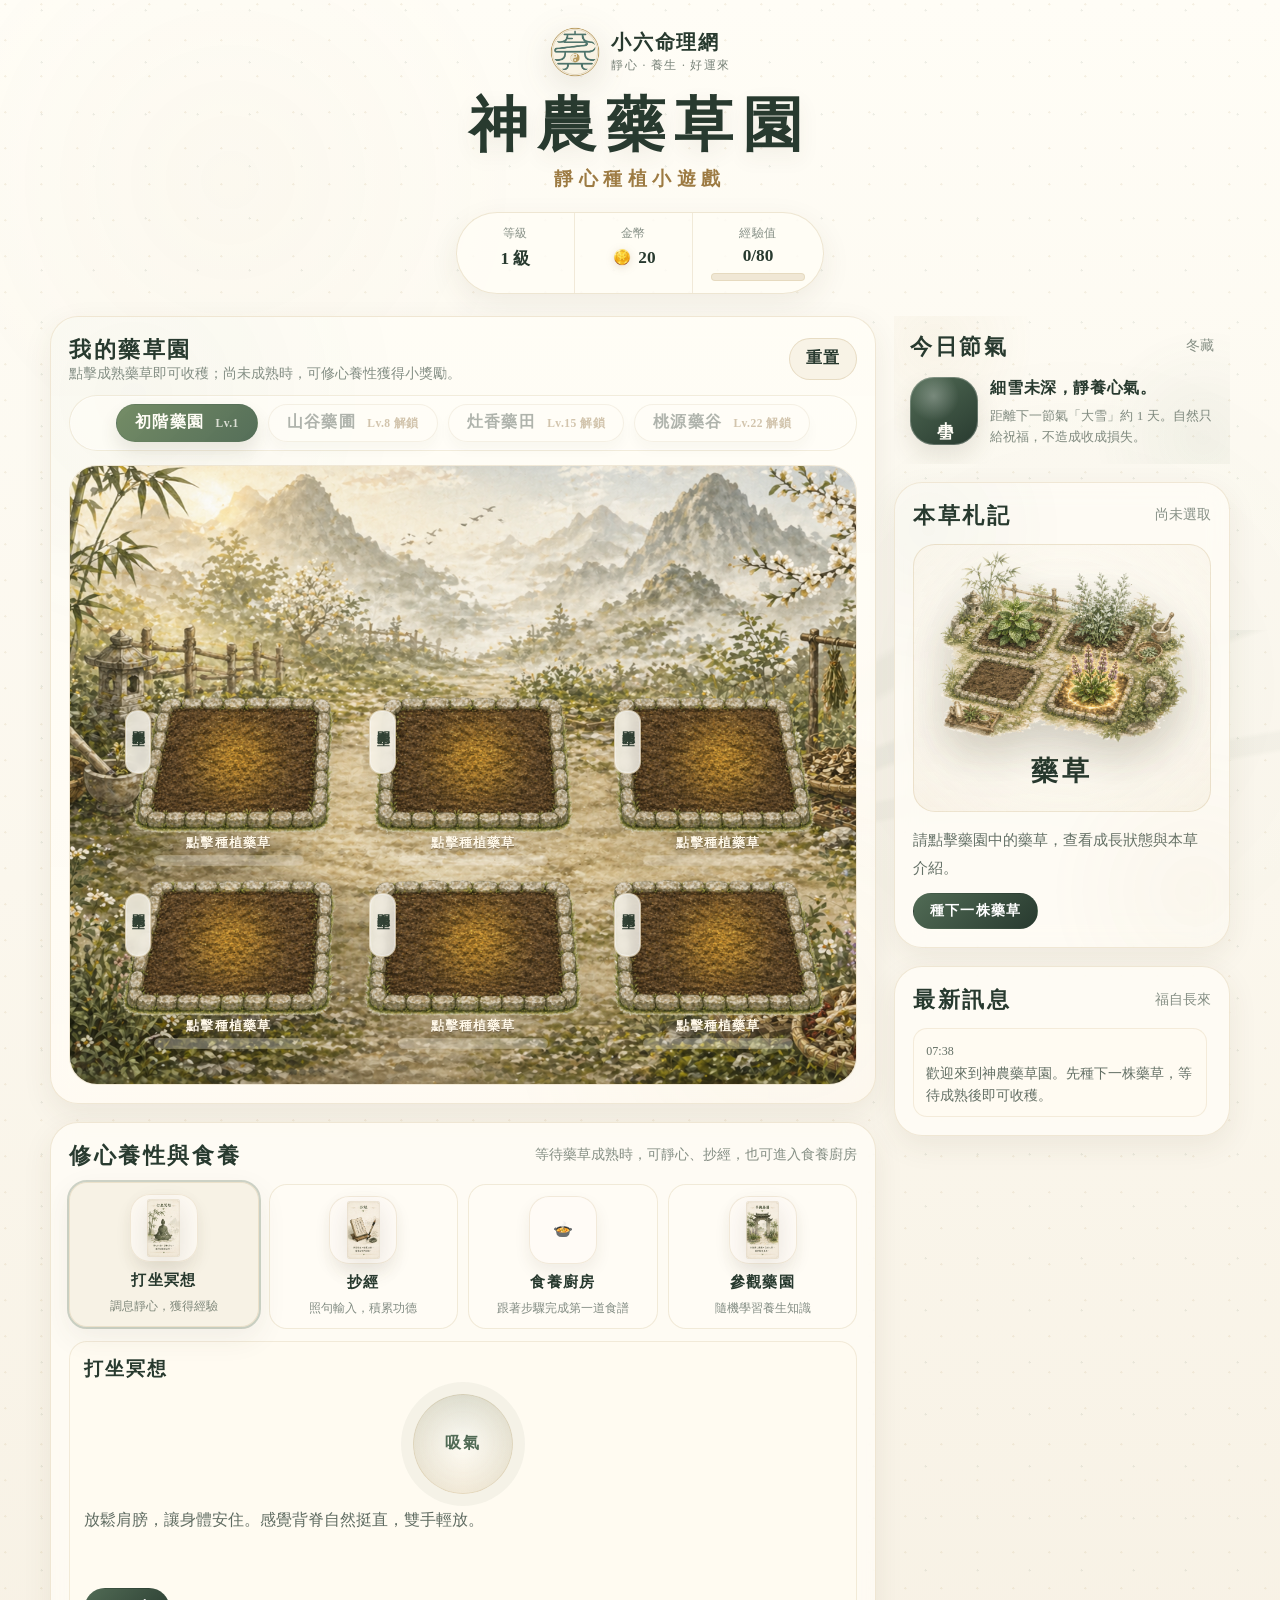
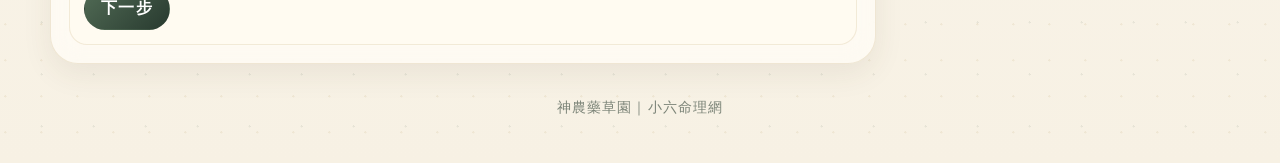
==== commit dbde0b28: "Xiaoliu 只保留神農藥草園：首頁直接導向藥草園，移除太乙人道與太乙國運 - index.html 改為導向 shennong_herb_garden.html - 刪除 tools/taiyi-" ====
--- a/index.html
+++ b/index.html
@@ -3,321 +3,17 @@
 <head>
   <meta charset="UTF-8" />
   <meta name="viewport" content="width=device-width, initial-scale=1.0" />
-
-  <title>小六命理網｜觀天地人之運，見命運之軌跡</title>
-  <meta name="description" content="小六命理網整合太乙人道命法與太乙國運盤，協助你理解個人命運、流年節奏、國運趨勢與行動時機。" />
-
-  <link rel="stylesheet" href="home_style.css" />
+  <title>神農藥草園｜小六命理網</title>
+  <meta http-equiv="refresh" content="0; url=shennong_herb_garden.html" />
+  <link rel="canonical" href="shennong_herb_garden.html" />
+  <script>location.replace('shennong_herb_garden.html' + location.search + location.hash);</script>
+  <style>
+    body { margin: 0; min-height: 100vh; display: flex; align-items: center; justify-content: center;
+           background: #faf6ef; color: #3d3630; font-family: "Noto Serif TC", "PingFang TC", "Microsoft JhengHei", serif; }
+    a { color: #A6791F; }
+  </style>
 </head>
-
-<body class="paper-grain">
-  <header class="site-header">
-    <div class="container header-inner">
-      <a href="index.html" class="brand" aria-label="小六命理網首頁">
-        <img class="brand-logo" src="assets/icons/01_brand_emblem_logo.png" alt="小六命理網 Logo" />
-        <span class="brand-text">
-          <strong>小六命理網</strong>
-          <small>智慧洞察命運 · 趨勢掌握時機</small>
-        </span>
-      </a>
-
-      <nav class="main-nav" aria-label="主選單">
-        <a class="active" href="#top">首頁</a>
-        <a href="#systems">命理工具</a>
-        <a href="#features">功能特色</a>
-        <a href="#audience">使用情境</a>
-        <a href="shennong_herb_garden.html">神農藥草園</a>
-        <a href="#guide">使用指南</a>
-      </nav>
-
-      <div class="header-actions">
-        <a class="btn btn-gold" href="#systems">立即體驗</a>
-        <a class="avatar-btn" href="#top" aria-label="會員中心">◎</a>
-      </div>
-    </div>
-  </header>
-
-  <main>
-    <section id="top" class="hero-section">
-      <div class="ink-mountain hero-mountain" aria-hidden="true"></div>
-
-      <div class="container hero-grid">
-        <div class="hero-copy">
-
-          <p class="eyebrow">小六太乙 × 命理智能平台</p>
-          <h1>觀天地人之運，<br />見命運之軌跡</h1>
-          <p class="hero-desc">
-            整合太乙人道命法與太乙國運盤，從個人命盤到時局趨勢，
-            協助你理解流年節奏、吉凶節點與行動時機。
-          </p>
-
-          <div class="hero-actions">
-            <a class="btn btn-green" href="index.html">進入太乙人道命法</a>
-            <a class="btn btn-outline" href="taiyi-national/tn_index.html">查看太乙國運盤</a>
-          </div>
-        </div>
-
-        <div class="hero-plate-showcase" aria-label="太乙盤動態展示">
-          <div class="hero-plate-orbit" aria-hidden="true"></div>
-          <div class="hero-plate-glow" aria-hidden="true"></div>
-          <!-- 日後只要替換 assets/hero-taiyi-plate.png 這張圖，就能換成新的精美圓盤 -->
-          <img
-            id="heroTaiyiPlate"
-            class="hero-rotating-plate"
-            src="assets/hero-taiyi-plate.png"
-            alt="太乙盤動態展示"
-          />
-          <div class="hero-plate-caption">
-            <span>太乙運行</span>
-            <small>天地人之勢 · 緩緩推演</small>
-          </div>
-        </div>
-      </div>
-    </section>
-
-    <section id="systems" class="section systems-section">
-      <div class="container">
-        <div class="section-heading">
-          <span class="line"></span>
-          <div>
-            <p class="section-eyebrow">命理工具</p>
-            <h2>兩大核心子系統</h2>
-            <p>從個人命盤到國運趨勢，建立更完整的時間觀察視角。</p>
-          </div>
-          <span class="line"></span>
-        </div>
-
-        <div class="system-grid">
-          <article class="system-card primary-card">
-            <div class="system-visual">
-              <img src="assets/icons/02_taiyi_human_fate_chart.png" alt="太乙人道命法盤圖示" />
-            </div>
-            <div class="system-content">
-              <p class="eyebrow">Personal Fate Chart</p>
-              <h3>太乙人道命法盤</h3>
-              <p>
-                以個人出生資料為基礎，呈現命宮、身宮、四柱、限例與流年節奏，
-                協助你理解自身命運脈絡與關鍵選擇。
-              </p>
-              <ul>
-                <li>命盤總覽與十二宮資訊</li>
-                <li>流年、流月、流日推演</li>
-                <li>AI 解說與 PDF 報告輸出</li>
-              </ul>
-              <a class="btn btn-green" href="index.html">進入人道命法</a>
-            </div>
-          </article>
-
-          <article class="system-card">
-            <div class="system-visual">
-              <img src="assets/icons/03_taiyi_national_fortune_chart.png" alt="太乙國運盤圖示" />
-            </div>
-            <div class="system-content">
-              <p class="eyebrow">National Fortune Chart</p>
-              <h3>太乙國運盤</h3>
-              <p>
-                觀察時局、國運與大勢循環，透過年盤、月盤、日盤與時盤，
-                掌握趨勢變化與時機節點。
-              </p>
-              <ul>
-                <li>年盤、月盤、日盤、時盤</li>
-                <li>積數、干支與星曜資訊</li>
-                <li>盤面 PDF 與吉時表輸出</li>
-              </ul>
-              <a class="btn btn-outline" href="taiyi-national/tn_index.html">進入國運盤</a>
-            </div>
-          </article>
-        </div>
-      </div>
-    </section>
-
-    <section class="healing-game-section" id="shennong-game">
-      <div class="section-heading">
-        <span></span>
-        <div>
-          <h2>神農藥草園</h2>
-          <p>療癒小遊戲</p>
-        </div>
-        <span></span>
-      </div>
-
-      <div class="healing-game-card">
-        <div class="healing-game-copy">
-          <span class="game-eyebrow">療癒小遊戲</span>
-          <h3>種一株藥草，<br>等一段時光。</h3>
-          <p>
-            在採收之前，打坐、抄經、參觀藥園，
-            讓等待也成為修行的一部分。
-          </p>
-          <div class="healing-game-actions">
-            <a class="btn-primary" href="shennong_herb_garden.html">開始種植</a>
-            <a class="btn-secondary" href="shennong_herb_garden.html">看看玩法</a>
-          </div>
-        </div>
-
-        <div class="healing-game-preview shennong-main-visual-preview" aria-label="神農藥草園主視覺">
-          <div class="preview-glow" aria-hidden="true"></div>
-          <img
-            class="preview-main-illustration"
-            src="assets/shennong/shennong-herb-garden-main-illustration.png"
-            alt="神農藥草園主視覺插圖"
-          />
-        </div>
-      </div>
-    </section>
-
-
-    <section id="features" class="section feature-section">
-      <div class="container">
-        <div class="section-heading compact">
-          <span class="line"></span>
-          <h2>四大核心服務</h2>
-          <span class="line"></span>
-        </div>
-
-        <div class="feature-grid">
-          <a class="feature-card" href="index.html">
-            <img src="assets/icons/02_taiyi_human_fate_chart.png" alt="太乙人道命法盤圖示" />
-            <h3>太乙人道命法盤</h3>
-            <p>個人命盤、限例資訊、流年趨勢與 AI 解說整合。</p>
-          </a>
-
-          <a class="feature-card" href="taiyi-national/tn_index.html">
-            <img src="assets/icons/03_taiyi_national_fortune_chart.png" alt="太乙國運盤圖示" />
-            <h3>太乙國運盤</h3>
-            <p>觀察國運時勢、盤面節奏與大局變化。</p>
-          </a>
-
-          <a class="feature-card disabled" href="#features">
-            <img src="assets/icons/04_yangzhai_luopan_compass.png" alt="陽宅羅盤圖示" />
-            <h3>陽宅羅盤</h3>
-            <p>結合空間方位與環境能量，作為居家佈局參考。</p>
-            <em>即將推出</em>
-          </a>
-
-          <a class="feature-card disabled" href="#features">
-            <img src="assets/icons/05_monthly_auspicious_time_calendar.png" alt="每月吉時表圖示" />
-            <h3>每月吉時表</h3>
-            <p>整理每日吉時、宜忌提示與重要節點。</p>
-            <em>即將推出</em>
-          </a>
-        </div>
-      </div>
-    </section>
-
-    <section id="audience" class="section audience-section">
-      <div class="container">
-        <div class="section-heading compact">
-          <span class="line"></span>
-          <h2>適合這樣的你</h2>
-          <span class="line"></span>
-        </div>
-
-        <div class="audience-grid">
-          <article class="audience-card">
-            <img src="assets/icons/06_personal_exploration_meditation.png" alt="個人探索圖示" />
-            <h3>個人探索</h3>
-            <p>想更了解自己、探索人生方向與關鍵選擇時機。</p>
-          </article>
-
-          <article class="audience-card">
-            <img src="assets/icons/07_career_growth_chart.png" alt="事業發展圖示" />
-            <h3>事業發展</h3>
-            <p>尋找轉換跑道、升遷或年度規劃的參考。</p>
-          </article>
-
-          <article class="audience-card">
-            <img src="assets/icons/08_family_planning.png" alt="家庭規劃圖示" />
-            <h3>家庭規劃</h3>
-            <p>評估家庭、人際與生活節奏，找到更穩定的安排。</p>
-          </article>
-
-          <article class="audience-card">
-            <img src="assets/icons/09_investment_finance_coins.png" alt="投資理財圖示" />
-            <h3>投資理財</h3>
-            <p>用時間週期觀察趨勢，輔助資產配置思考。</p>
-          </article>
-
-          <article class="audience-card">
-            <img src="assets/icons/10_professional_research_scholar.png" alt="專業研究圖示" />
-            <h3>專業研究</h3>
-            <p>命理師、研究者與愛好者可作為分析工具。</p>
-          </article>
-        </div>
-      </div>
-    </section>
-
-    <section id="guide" class="section guide-section">
-      <div class="container">
-        <div class="section-heading">
-          <span class="line"></span>
-          <div>
-            <p class="section-eyebrow">使用指南</p>
-            <h2>三步開始你的命理探索</h2>
-            <p>從輸入資料到生成盤面，再閱讀趨勢與建議，讓排盤結果更容易理解。</p>
-          </div>
-          <span class="line"></span>
-        </div>
-
-        <div class="step-grid">
-          <article class="step-card">
-            <span>01</span>
-            <h3>選擇工具</h3>
-            <p>依需求選擇太乙人道命法或太乙國運盤。</p>
-          </article>
-
-          <article class="step-card">
-            <span>02</span>
-            <h3>輸入資料</h3>
-            <p>填寫生日、時辰、分析年份或國運基準時間。</p>
-          </article>
-
-          <article class="step-card">
-            <span>03</span>
-            <h3>閱讀結果</h3>
-            <p>查看命盤、趨勢、吉凶節點與 PDF 報告。</p>
-          </article>
-        </div>
-      </div>
-    </section>
-
-    <section class="cta-section">
-      <div class="container">
-        <div class="cta-banner">
-          <div>
-            <p class="eyebrow light">開始你的命理探索之旅</p>
-            <h2>命運不是固定的劇本，<br />而是一段可以調整的旅程。</h2>
-            <p>現在就從排盤開始，理解節奏、看見趨勢，走出更有方向的下一步。</p>
-          </div>
-          <div class="cta-actions">
-            <a class="btn btn-gold large" href="index.html">進入人道命法</a>
-            <a class="btn btn-ghost large" href="taiyi-national/tn_index.html">進入國運盤</a>
-          </div>
-        </div>
-      </div>
-    </section>
-  </main>
-
-  <footer class="site-footer">
-    <div class="container footer-inner">
-      <div class="footer-brand">
-        <img class="footer-logo" src="assets/icons/01_brand_emblem_logo.png" alt="小六命理網 Logo" />
-        <div>
-          <strong>小六命理網</strong>
-          <p>智慧洞察命運 · 趨勢掌握時機</p>
-        </div>
-      </div>
-
-      <div class="footer-links">
-        <a href="#systems">命理工具</a>
-        <a href="#features">功能特色</a>
-        <a href="#audience">使用情境</a>
-        <a href="#guide">使用指南</a>
-        <a href="#top">回到首頁</a>
-      </div>
-
-      <p class="copyright">© 2026 小六命理網 版權所有</p>
-    </div>
-  </footer>
+<body>
+  <p>正在前往 <a href="shennong_herb_garden.html">神農藥草園</a>……</p>
 </body>
 </html>
